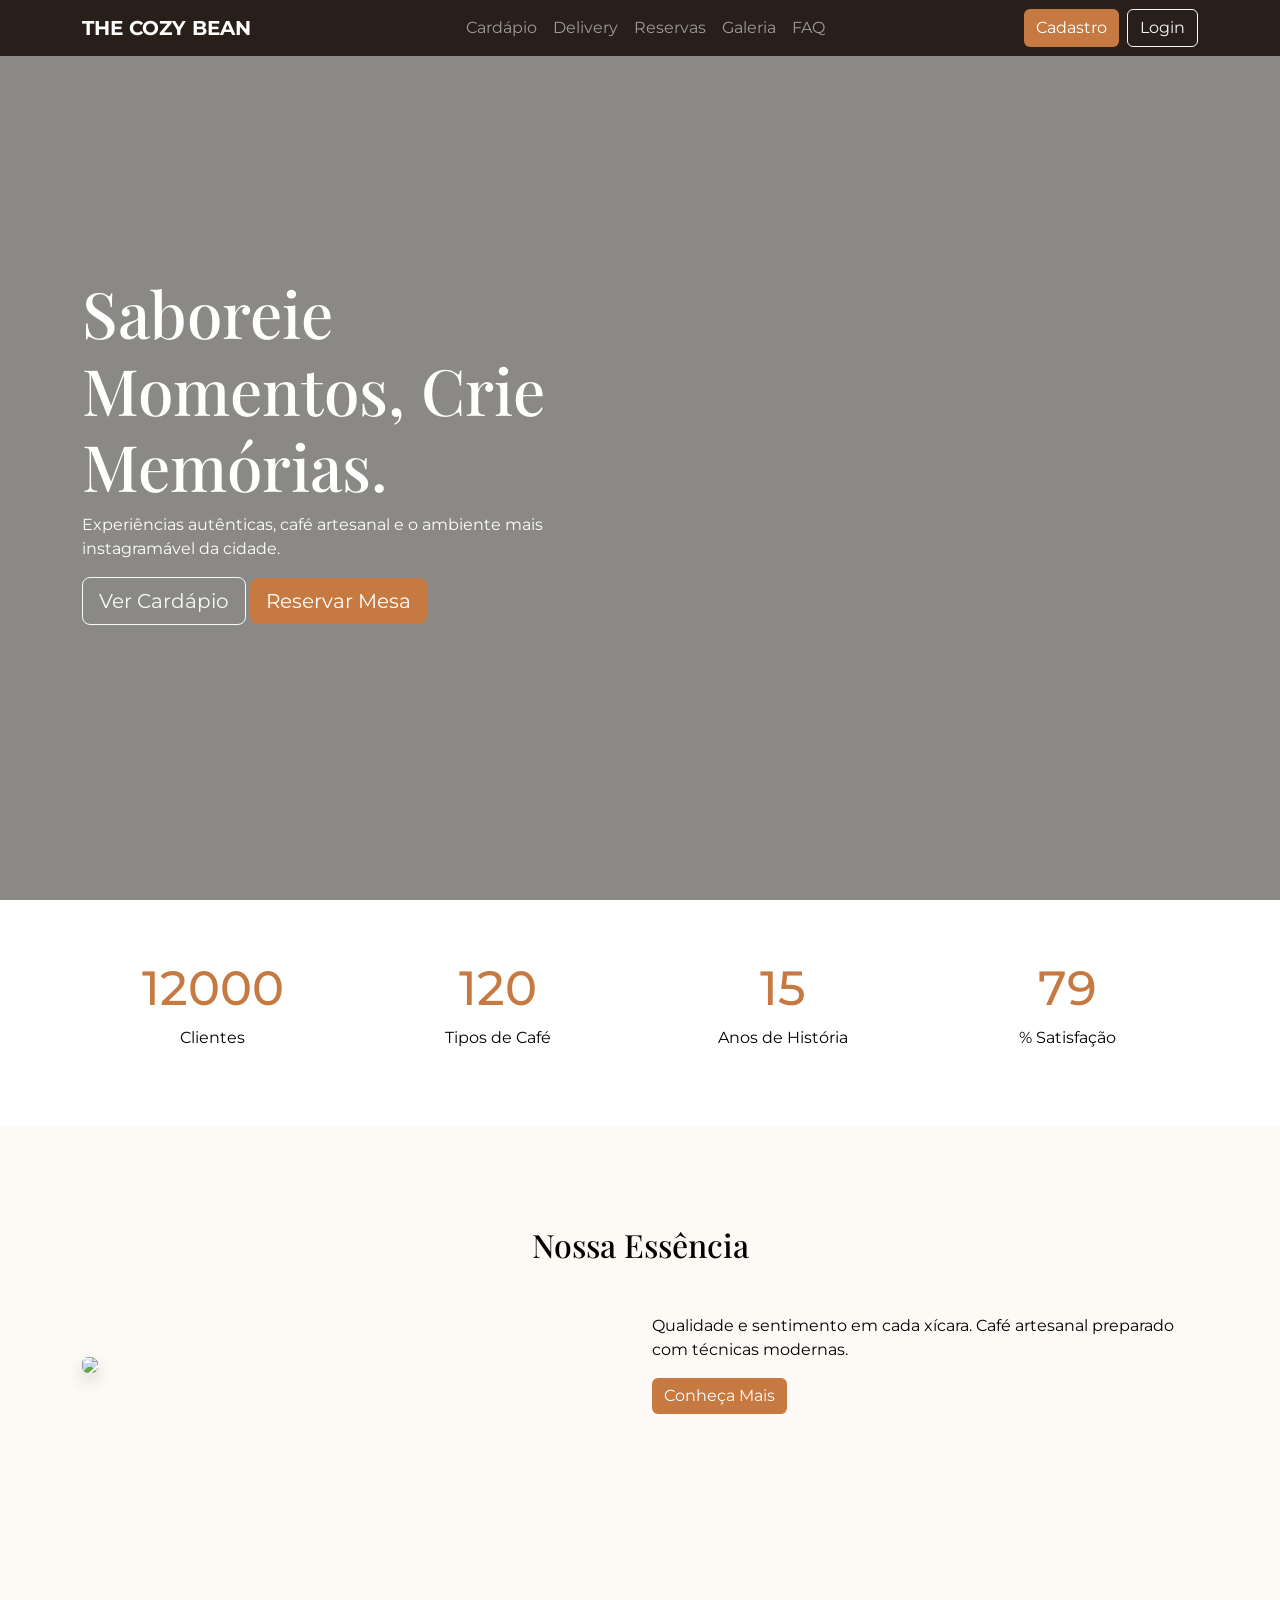
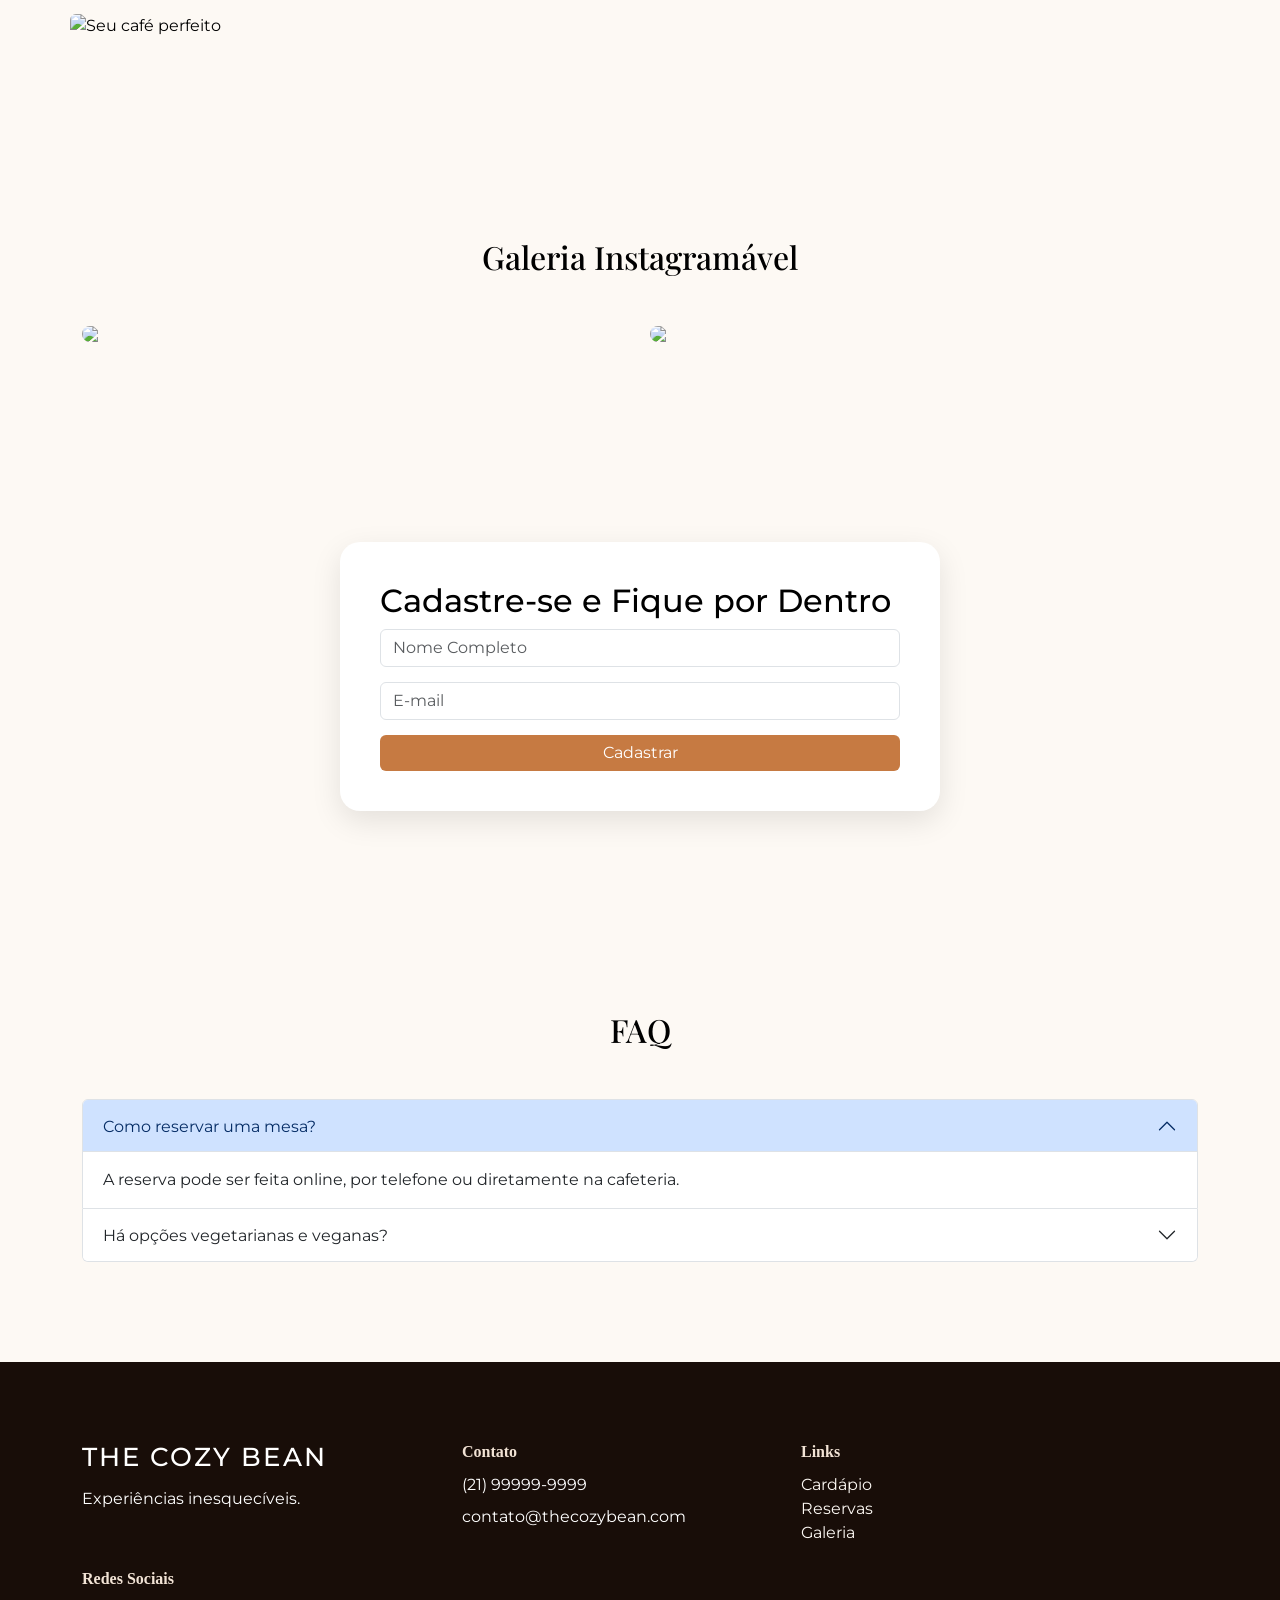
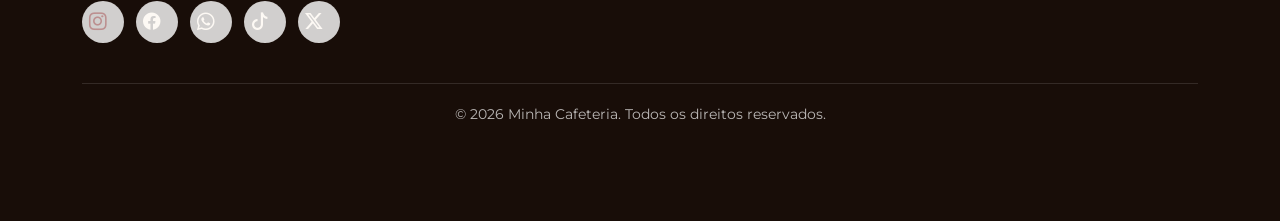
==== cozy-bean/index.html @ e3c1bf1d "aula_final_bootstrap" ====
<!DOCTYPE html>
<html lang="pt-BR">

<head>
    <meta charset="UTF-8">
    <meta name="viewport" content="width=device-width, initial-scale=1.0">

    <title>The Cozy Bean | Cafeteria Moderna</title>

    <!-- Bootstrap -->
    <link href="https://cdn.jsdelivr.net/npm/bootstrap@5.3.8/dist/css/bootstrap.min.css" rel="stylesheet">

    <!-- Bootstrap Icons -->
    <link href="https://cdn.jsdelivr.net/npm/bootstrap-icons@1.11.3/font/bootstrap-icons.css" rel="stylesheet">

    <!-- Google Fonts -->
    <link
        href="https://fonts.googleapis.com/css2?family=Playfair+Display:wght@700&family=Montserrat:wght@300;400;500;600;700&display=swap"
        rel="stylesheet">

    <link rel="stylesheet" href="css/style.css">
    
</head>

<body>

    <!-- ===================================
         NAVBAR
    ==================================== -->

    <nav class="navbar navbar-expand-lg navbar-dark fixed-top custom-navbar">

        <div class="container">

            <a class="navbar-brand logo" href="#">
                THE COZY BEAN
            </a>

            <button class="navbar-toggler" type="button" data-bs-toggle="collapse" data-bs-target="#menu">

                <span class="navbar-toggler-icon"></span>

            </button>

            <div class="collapse navbar-collapse" id="menu">

                <ul class="navbar-nav mx-auto">

                    <li class="nav-item">
                        <a href="vendas.html" class="nav-link">Cardápio</a>
                    </li>

                    <li class="nav-item">
                        <a href="#delivery" class="nav-link">Delivery</a>
                    </li>

                    <li class="nav-item">
                        <a href="#reservas" class="nav-link">Reservas</a>
                    </li>

                    <li class="nav-item">
                        <a href="#galeria" class="nav-link">Galeria</a>
                    </li>

                    <li class="nav-item">
                        <a href="#faq" class="nav-link">FAQ</a>
                    </li>

                </ul>

                <div class="d-flex gap-2">

                    <button class="btn btn-caramel">
                        Cadastro
                    </button>

                    <button class="btn btn-outline-light">
                        Login
                    </button>

                </div>

            </div>

        </div>

    </nav>

    <!-- ===================================
         HERO SECTION
    ==================================== -->

    <header class="hero-section">

        <div class="overlay"></div>

        <div class="container hero-content">

            <div class="row">

                <div class="col-lg-6">

                    <h1>
                        Saboreie Momentos,
                        Crie Memórias.
                    </h1>

                    <p>
                        Experiências autênticas, café artesanal e o ambiente mais instagramável da cidade.
                    </p>

                    <div class="hero-buttons">

                        <a href="#" class="btn btn-outline-light btn-lg">
                            Ver Cardápio
                        </a>

                        <a href="#" class="btn btn-caramel btn-lg">
                            Reservar Mesa
                        </a>

                    </div>

                </div>

            </div>

        </div>

    </header>

    <!-- ===================================
         CONTADORES
    ==================================== -->

    <section class="stats">

        <div class="container">

            <div class="row text-center">

                <div class="col-md-3">
                    <h2 class="counter" data-target="15000">0</h2>
                    <p>Clientes</p>
                </div>

                <div class="col-md-3">
                    <h2 class="counter" data-target="120">0</h2>
                    <p>Tipos de Café</p>
                </div>

                <div class="col-md-3">
                    <h2 class="counter" data-target="15">0</h2>
                    <p>Anos de História</p>
                </div>

                <div class="col-md-3">
                    <h2 class="counter" data-target="98">0</h2>
                    <p>% Satisfação</p>
                </div>

            </div>

        </div>

    </section>

    <!-- ===================================
         NOSSA ESSÊNCIA
    ==================================== -->

    <section class="essencia section-padding">

        <div class="container">

            <h2 class="section-title">
                Nossa Essência
            </h2>

            <div class="row align-items-center">

                <div class="col-lg-6">

                    <img src="img/galeria2.png" class="img-fluid rounded shadow">

                </div>

                <div class="col-lg-6">

                    <p>
                        Qualidade e sentimento em cada xícara.
                        Café artesanal preparado com técnicas modernas.
                    </p>

                    <button class="btn btn-caramel">
                        Conheça Mais
                    </button>

                </div>

            </div>

        </div>

    </section>
    
    <!--====================================
        CARROSSEL
    ========================================-->
    <section class="container section-padding">
        <div id="carouselCafe" class="carousel slide" data-bs-ride="carousel">
            <div class="carousel-inner">
                <div class="carousel-item active">
                    <img src="img/galeria15.png" class="d-block w-100 rounded mx-auto" alt="Seu café perfeito">
                </div>

                <div class="carousel-item">
                    <img src="img/galeria10.png" class="d-block w-100 rounded mx-auto" alt="Qualidade e sabor">
                </div>

                <div class="carousel-item">
                    <img src="img/galeria18.png" class="d-block w-100 rounded mx-auto" alt="Experiências únicas">
                </div>
            </div>
        </div>
    </section>

    <!-- ===================================
         GALERIA
    ==================================== -->

    <section id="galeria" class="gallery section-padding">

        <div class="container">

            <h2 class="section-title">
                Galeria Instagramável
            </h2>

            <div class="gallery-grid">
                <img src="img/galeria3.png">
                <img src="img/galeria2.png">
            </div>

        </div>

    </section>

    <!-- ===================================
         FORMULÁRIO
    ==================================== -->

    <section class="cadastro section-padding">

        <div class="container">

            <div class="form-box">

                <h2>
                    Cadastre-se e Fique por Dentro
                </h2>

                <form>

                    <input type="text" class="form-control" placeholder="Nome Completo">

                    <input type="email" class="form-control" placeholder="E-mail">

                    <button class="btn btn-caramel w-100">
                        Cadastrar
                    </button>

                </form>

            </div>

        </div>

    </section>

    <!-- ===================================
         FAQ
    ==================================== -->

    <section id="faq" class="section-padding">

        <div class="container">

            <h2 class="section-title">
                FAQ
            </h2>

            <div class="accordion" id="faqAccordion">

                <div class="accordion-item">

                    <h2 class="accordion-header">

                        <button class="accordion-button" type="button" data-bs-toggle="collapse" data-bs-target="#faq1"
                            aria-expanded="true">

                            Como reservar uma mesa?

                        </button>

                    </h2>

                    <div id="faq1" class="accordion-collapse collapse show" data-bs-parent="#faqAccordion">

                        <div class="accordion-body">

                            A reserva pode ser feita online, por telefone ou diretamente na cafeteria.

                        </div>

                    </div>

                </div>

                <div class="accordion-item">

                    <h2 class="accordion-header">

                        <button class="accordion-button collapsed" type="button" data-bs-toggle="collapse"
                            data-bs-target="#faq2" aria-expanded="false">

                            Há opções vegetarianas e veganas?

                        </button>

                    </h2>

                    <div id="faq2" class="accordion-collapse collapse" data-bs-parent="#faqAccordion">

                        <div class="accordion-body">

                            Sim! Temos opções especiais para quem prefere uma alimentação mais leve e sustentável.

                        </div>

                    </div>

                </div>

            </div>

        </div>

    </section>

    <!-- ===================================
         FOOTER
    ==================================== -->

    <footer class="footer">

        <div class="container">

            <div class="row g-4 align-items-start">

                <div class="col-lg-4 col-md-6 col-12">

                    <h3 class="footer-brand">THE COZY BEAN</h3>

                    <p class="footer-text">Experiências inesquecíveis.</p>

                </div>
                <!--contatos-->
                <div class="col-lg-3 col-md-6 col-12">

                    <h5 class="footer-title">Contato</h5>

                    <p class="footer-text mb-2">(21) 99999-9999</p>
                    <p class="footer-text">contato@thecozybean.com</p>

                </div>
                <!--links-->
                <div class="col-lg-3 col-md-6 col-12">

                    <h5 class="footer-title">Links</h5>
                    <ul class="footer-links">
                        <li><a href="#cardapio">Cardápio</a></li>

                        <li><a href="#reserva">Reservas</a></li>

                        <li><a href="#galeria">Galeria</a></li>
                    </ul>
                    
                </div>
                <!--rede sociais-->
                <div class="col-lg-3 col-md-6 col-12">

                    <h5 class="footer-title">Redes Sociais</h5>

                    <div class="social">

                       <a href="https://www.instagram.com/" id="instagram"><i class="bi bi-instagram"></i></a> 
                       <a href="https://www.facebook.com/"><i class="bi bi-facebook"></i></a>
                       <a href="https://wa.me/552199567454"><i class="bi bi-whatsapp"></i></a>
                       <a href="https://www.tiktok.com/pt-BR/"><i class="bi bi-tiktok"></i></a>
                       <a href="https://x.com/?lang=pt"><i class="bi bi-twitter-x"></i></a>

                    </div>
                    

                </div>

            </div>
            
            <div class="footer-bottom">
                <p>&copy; 2026 Minha Cafeteria. Todos os direitos reservados.</p>
            </div>    
        </div>

    </footer>

    <script src="https://cdn.jsdelivr.net/npm/bootstrap@5.3.8/dist/js/bootstrap.bundle.min.js"></script>

    <script src="js/script.js"></script>

</body>

</html>
---- cozy-bean/css/style.css ----
.playfair-display {
  font-family: "Playfair Display", serif;
  font-optical-sizing: auto;
  font-weight:900;
  font-style: normal;
}

:root {
    --color-primary-caramel : #C67A42;
    --dark-text: #2D1A12;
    --cream: #FDF9F4;
    --beige: #F2E3D5;
    --footer: #180D08;
}

body {
    font-family: 'Montserrat', sans-serif;
    background: var(--cream);
    color: var(--dark);
}

.section-padding {
    padding: 100px 0;
}

.logo {
    font-weight: 700;
}

.custom-navbar {
    background: rgba(24, 13, 8, .85);
    backdrop-filter: blur(10px);
}

.hero-section {
    height: 100vh;
    background: url('../img/hero.png') center center/cover;
    position: relative;
    display: flex;
    align-items: center;
}

.overlay {
    position: absolute;
    inset: 0;
    background: rgba(0, 0, 0, .45);
}

.hero-content {
    position: relative;
    z-index: 2;
}

.hero-content h1 {
    font-family: 'Playfair Display', serif;
    color: #fff;
    font-size: 4rem;
}

.hero-content p {
    color: #fff;
}

.btn-caramel {
    background: var(--color-primary-caramel );
    color: #fff;
    border: none;
}

.btn-caramel:hover {
    background: #a65f2f;
    transform: translateY(-3px);
}

.stats {
    background: #fff;
    padding: 60px 0;
}

.counter {
    color: var(--color-primary-caramel );
    font-size: 3rem;
}

.section-title {
    text-align: center;
    font-family: 'Playfair Display', serif;
    margin-bottom: 50px;
}

.gallery-grid {
    display: grid;
    grid-template-columns: repeat(auto-fit, minmax(250px, 1fr));
    gap: 20px;
}

.gallery-grid img {
    width: 100%;
    border-radius: 15px;
    transition: .4s;
}

.gallery-grid img:hover {
    transform: scale(1.05);
}

.form-box {
    background: #fff;
    padding: 40px;
    border-radius: 20px;
    max-width: 600px;
    margin: auto;
    box-shadow: 0 10px 30px rgba(0, 0, 0, .1);
}

.form-box input {
    margin-bottom: 15px;
}

.footer {
    background: var(--footer);
    color: #fff;
    padding: 80px 0;
}
.footer .container .row>div{
    min-width: 0;
    display: flex; 
    flex-direction: column;   
}
.footer .row{
    display: flex;
    flex-wrap: wrap;
}

.footer .container .row>div:nth-child(2){
    margin-right: 54px;
}

.footer-title{
    font-family: Playfair Display Bold;
    color:#fcd200;
}
.social a {
    color:#FDF9F4;
}

.social i {
    font-size: 1.5rem;
    margin-right: 10px;
    cursor: pointer;
}

#instagram{
    color:rosybrown;
}

.fade-in {
    opacity: 0;
    transform: translateY(30px);
    transition: 1s;
}

.fade-in.show {
    opacity: 1;
    transform: translateY(0);
}

/*midias*/
@media (max-width:767px){
    .footer{
       padding: 70px 0 30px; 
    }
    .footer .row{
        justify-content: center;
        text-align: center;
    }

    .footer .row>div{
        align-items: center;
        margin-right: 24px;
    }

    .footer .row>div:nth-child(2){
        margin-right: 0;
    }

    .footer-links{
        padding: 0;
    }
    .social{
        justify-content: center;
    }
}
@media (min-width: 768px)
{
    .footer .row>div:nth-child(3)
    .footer .row>div:nth-child(4){
        flex:1 1 0;
    }
    .footer-brand{
        font-family: 'Plaufair Display'serif;
        font-size:1.6rem;
        letter-spacing: 0.08em;
        margin-bottom: 14px;
    } 
    .footer-title{
        font-size: 1rem;
        font-weight: 700;
        margin-bottom: 12px;
        color:var(--beige)
    }

    .foot-text{
        color:rgba(255,255,255,0.8);
        line:height 1.7em;
        margin-bottom:0;
    }
    .footer-links{
        list-style:none;
        padding:0;
        margin:0;
    }

    .footer-links a{
        color:var(--cream);
        text-decoration: none;
        transition: color 0.3s ease;
    }
    .footer-links a:hover{
        color:#fff;
    }
    .social{
        display: flex;
        gap:12px;
        flex-wrap: nowrap;
        align-items: center;
    }
    .social a{
        display: inline-flex;
        align-items: center;
        justify-content: center;
        width: 42px;
        height: 42px;
        border-radius: 50%;
        background: rgba(255,255,255,0.8);
        color:var(--cream);
        transition: transform 0.3s ease, background 0.3s ease;
    }
    .social a:hover{
        transform: translateY(-3px);
        background:var(--cream);
    }
    .social i{
        font-size:1.1rem;
    }
    .footer-bottom{
        margin-top:40px;
        padding-top: 20px;
        border-top: 1px solid rgba(255, 255,255, 0.12);
        text-align:center;
        color: rgba(255,255,255,0.7);
        font-size:0.9rem;
    }
    
}

/* ==========================
   Vendas (Produtos) Styles
   ========================== */

.product-hero {
    background: linear-gradient(180deg, rgba(24,13,8,0.85), rgba(24,13,8,0.6)), url('../img/hero.png') center/cover no-repeat;
    color: #fff;
    padding: 80px 0;
}
.product-hero h1{ font-family: 'Playfair Display', serif; font-size: 2.5rem; }

.product-grid {
    display: grid;
    grid-template-columns: repeat(auto-fit, minmax(240px, 1fr));
    gap: 1.25rem;
}

.product-card{
    background: #fff;
    border-radius: 12px;
    padding: 1rem;
    box-shadow: 0 8px 20px rgba(0,0,0,0.06);
    display:flex;
    flex-direction:column;
}
.product-card img{ width:100%; height:200px; object-fit:cover; border-radius:8px; margin-bottom:12px; }
.product-card .card-body{ flex:1 1 auto; }
.product-card .price{ color: var(--color-primary-caramel ); font-weight:700; font-size:1.1rem; }
.product-card .add-btn{ background: var(--color-primary-caramel ); color:#fff; border:none; }
.product-card .add-btn:hover{ background:#a65f2f; }

.cart-fab{
    position: fixed;
    right: 18px;
    bottom: 18px;
    z-index: 1050;
}

/* Social brand colors in footer */
.social a.instagram{ background: #E1306C; color:#fff; }
.social a.facebook{ background: #1877F2; color:#fff; }
.social a.whatsapp{ background: #25D366; color:#fff; }
.social a.tiktok{ background: #000000; color:#fff; }
.social a.x{ background: #1DA1F2; color:#fff; }

/* small screens adjustments */
@media (max-width: 576px){
    .product-hero h1{ font-size:1.6rem; }
    .product-card img{ height:160px; }
}
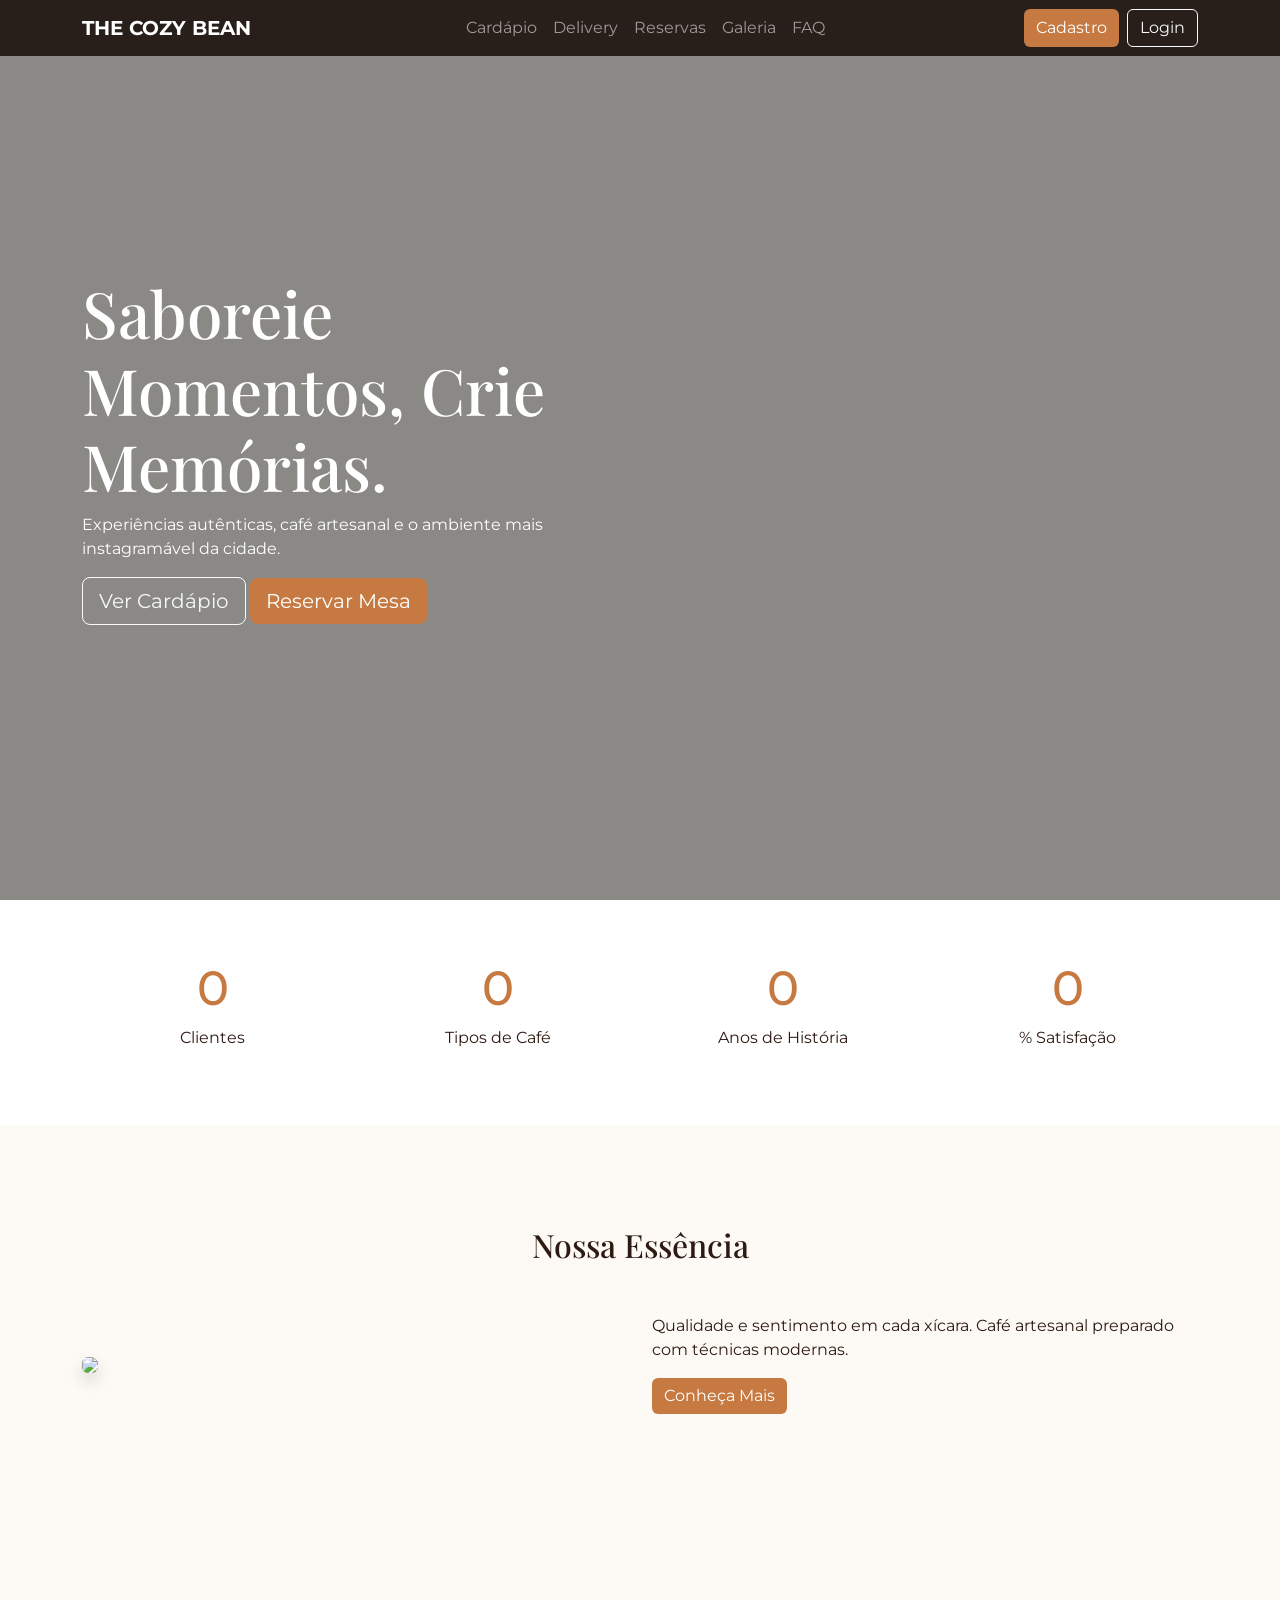
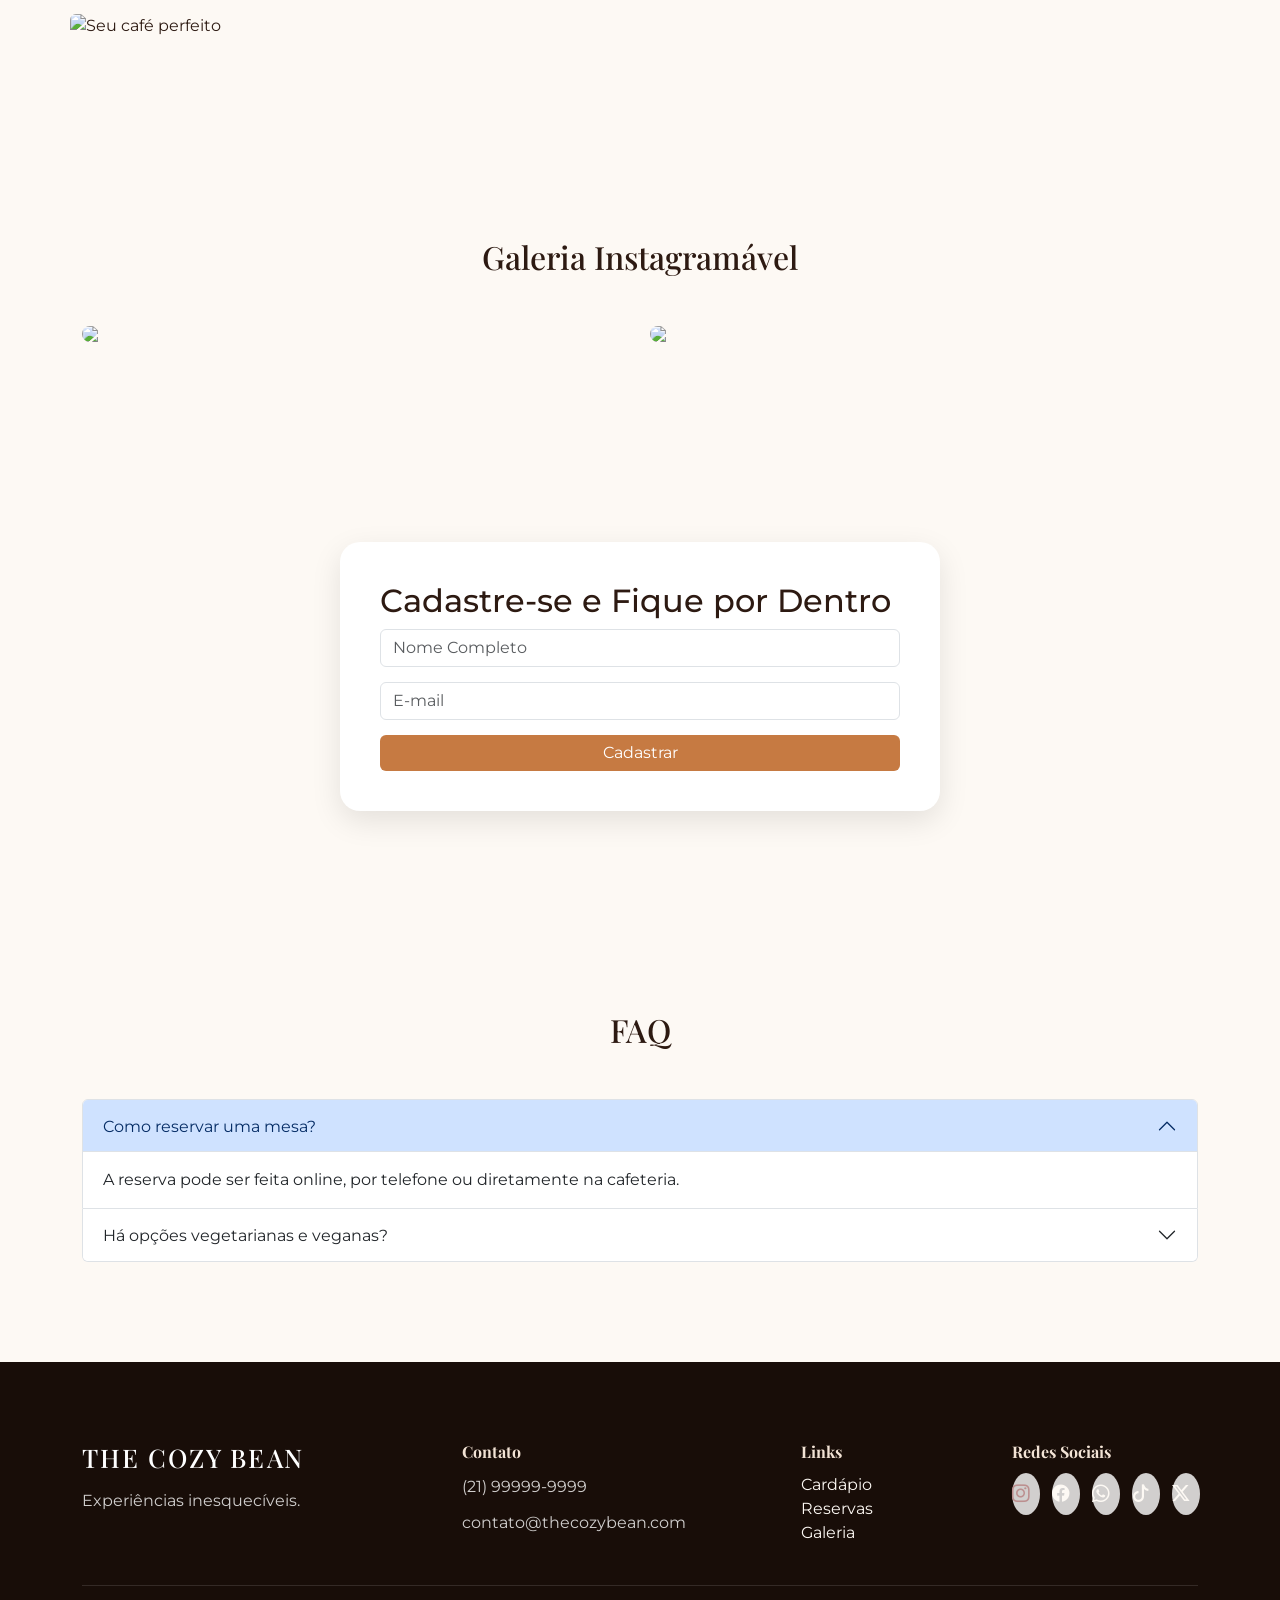
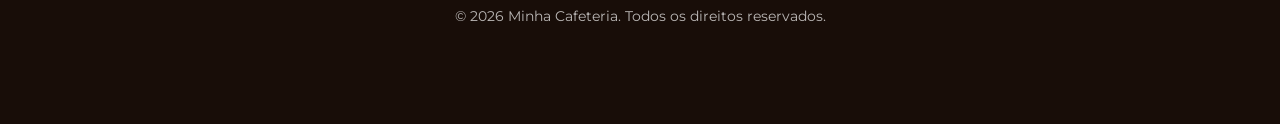
==== commit 966a71fc: "organizando_arquivos" ====
--- a/cozy-bean/index.html
+++ b/cozy-bean/index.html
@@ -416,7 +416,7 @@
 
     <script src="https://cdn.jsdelivr.net/npm/bootstrap@5.3.8/dist/js/bootstrap.bundle.min.js"></script>
 
-    <script src="js/script.js"></script>
+    <script src="js/script.ts"></script>
 
 </body>
 
--- a/cozy-bean/css/style.css
+++ b/cozy-bean/css/style.css
@@ -2,316 +2,417 @@
 .playfair-display {
   font-family: "Playfair Display", serif;
   font-optical-sizing: auto;
-  font-weight:900;
+  font-weight: 900;
   font-style: normal;
 }
 
 :root {
-    --color-primary-caramel : #C67A42;
-    --dark-text: #2D1A12;
-    --cream: #FDF9F4;
-    --beige: #F2E3D5;
-    --footer: #180D08;
+  --color-primary-caramel: #C67A42;
+  --dark-text: #2D1A12;
+  --cream: #FDF9F4;
+  --beige: #F2E3D5;
+  --footer: #180D08;
 }
 
 body {
-    font-family: 'Montserrat', sans-serif;
+  font-family: 'Montserrat', sans-serif;
+  background: var(--cream);
+  color: var(--dark-text);
+}
+
+.section-padding {
+  padding: 100px 0;
+}
+
+.logo {
+  font-weight: 700;
+}
+
+.btn-caramel {
+  background: var(--color-primary-caramel);
+  color: #fff;
+  border: none;
+}
+
+.btn-caramel:hover {
+  background: #a65f2f;
+  transform: translateY(-3px);
+}
+
+.fade-in {
+  opacity: 0;
+  transform: translateY(30px);
+  transition: 1s;
+}
+
+.fade-in.show {
+  opacity: 1;
+  transform: translateY(0);
+}
+
+/* ==========================
+   NAVBAR
+   ========================== */
+
+.custom-navbar {
+  background: rgba(24, 13, 8, .85);
+  backdrop-filter: blur(10px);
+}
+
+/* ==========================
+   HERO SECTION
+   ========================== */
+
+.hero-section {
+  height: 100vh;
+  background: url('../img/hero.png') center center/cover;
+  position: relative;
+  display: flex;
+  align-items: center;
+}
+
+.overlay {
+  position: absolute;
+  inset: 0;
+  background: rgba(0, 0, 0, .45);
+}
+
+.hero-content {
+  position: relative;
+  z-index: 2;
+}
+
+.hero-content h1 {
+  font-family: 'Playfair Display', serif;
+  color: #fff;
+  font-size: 4rem;
+}
+
+.hero-content p {
+  color: #fff;
+}
+
+/* ==========================
+   CONTADORES / STATS
+   ========================== */
+
+.stats {
+  background: #fff;
+  padding: 60px 0;
+}
+
+.counter {
+  color: var(--color-primary-caramel);
+  font-size: 3rem;
+}
+
+/* ==========================
+   NOSSA ESSÊNCIA
+   ========================== */
+
+.section-title {
+  text-align: center;
+  font-family: 'Playfair Display', serif;
+  margin-bottom: 50px;
+}
+
+/* ==========================
+   CARROSSEL
+   ========================== */
+
+/* ==========================
+   GALERIA
+   ========================== */
+
+.gallery-grid {
+  display: grid;
+  grid-template-columns: repeat(auto-fit, minmax(250px, 1fr));
+  gap: 20px;
+}
+
+.gallery-grid img {
+  width: 100%;
+  border-radius: 15px;
+  transition: .4s;
+}
+
+.gallery-grid img:hover {
+  transform: scale(1.05);
+}
+
+/* ==========================
+   FORMULÁRIO / CADASTRO
+   ========================== */
+
+.form-box {
+  background: #fff;
+  padding: 40px;
+  border-radius: 20px;
+  max-width: 600px;
+  margin: auto;
+  box-shadow: 0 10px 30px rgba(0, 0, 0, .1);
+}
+
+.form-box input {
+  margin-bottom: 15px;
+}
+
+/* ==========================
+   FAQ
+   ========================== */
+
+/* ==========================
+   FOOTER
+   ========================== */
+
+.footer {
+  background: var(--footer);
+  color: #fff;
+  padding: 80px 0;
+}
+
+.footer .container .row > div {
+  min-width: 0;
+  display: flex;
+  flex-direction: column;
+}
+
+.footer .row {
+  display: flex;
+  flex-wrap: wrap;
+}
+
+.footer .container .row > div:nth-child(2) {
+  margin-right: 54px;
+}
+
+.footer-title {
+  font-family: 'Playfair Display', serif;
+  color: #fcd200;
+}
+
+.social a {
+  color: #FDF9F4;
+}
+
+.social i {
+  font-size: 1.5rem;
+  margin-right: 10px;
+  cursor: pointer;
+}
+
+#instagram {
+  color: rosybrown;
+}
+
+/* ==========================
+   RESPONSIVO
+   ========================== */
+
+@media (max-width: 767px) {
+  .footer {
+    padding: 70px 0 30px;
+  }
+
+  .footer .row {
+    justify-content: center;
+    text-align: center;
+  }
+
+  .footer .row > div {
+    align-items: center;
+    margin-right: 24px;
+  }
+
+  .footer .row > div:nth-child(2) {
+    margin-right: 0;
+  }
+
+  .footer-links {
+    padding: 0;
+  }
+
+  .social {
+    justify-content: center;
+  }
+}
+
+@media (min-width: 768px) {
+  .footer .row > div:nth-child(3),
+  .footer .row > div:nth-child(4) {
+    flex: 1 1 0;
+  }
+
+  .footer-brand {
+    font-family: 'Playfair Display', serif;
+    font-size: 1.6rem;
+    letter-spacing: 0.08em;
+    margin-bottom: 14px;
+  }
+
+  .footer-title {
+    font-size: 1rem;
+    font-weight: 700;
+    margin-bottom: 12px;
+    color: var(--beige);
+  }
+
+  .footer-text {
+    color: rgba(255, 255, 255, 0.8);
+    line-height: 1.7em;
+    margin-bottom: 0;
+  }
+
+  .footer-links {
+    list-style: none;
+    padding: 0;
+    margin: 0;
+  }
+
+  .footer-links a {
+    color: var(--cream);
+    text-decoration: none;
+    transition: color 0.3s ease;
+  }
+
+  .footer-links a:hover {
+    color: #fff;
+  }
+
+  .social {
+    display: flex;
+    gap: 12px;
+    flex-wrap: nowrap;
+    align-items: center;
+  }
+
+  .social a {
+    display: inline-flex;
+    align-items: center;
+    justify-content: center;
+    width: 42px;
+    height: 42px;
+    border-radius: 50%;
+    background: rgba(255, 255, 255, 0.8);
+    color: var(--cream);
+    transition: transform 0.3s ease, background 0.3s ease;
+  }
+
+  .social a:hover {
+    transform: translateY(-3px);
     background: var(--cream);
-    color: var(--dark);
-}
-
-.section-padding {
-    padding: 100px 0;
-}
-
-.logo {
-    font-weight: 700;
-}
-
-.custom-navbar {
-    background: rgba(24, 13, 8, .85);
-    backdrop-filter: blur(10px);
-}
-
-.hero-section {
-    height: 100vh;
-    background: url('../img/hero.png') center center/cover;
-    position: relative;
-    display: flex;
-    align-items: center;
-}
-
-.overlay {
-    position: absolute;
-    inset: 0;
-    background: rgba(0, 0, 0, .45);
-}
-
-.hero-content {
-    position: relative;
-    z-index: 2;
-}
-
-.hero-content h1 {
-    font-family: 'Playfair Display', serif;
-    color: #fff;
-    font-size: 4rem;
-}
-
-.hero-content p {
-    color: #fff;
-}
-
-.btn-caramel {
-    background: var(--color-primary-caramel );
-    color: #fff;
-    border: none;
-}
-
-.btn-caramel:hover {
-    background: #a65f2f;
-    transform: translateY(-3px);
-}
-
-.stats {
-    background: #fff;
-    padding: 60px 0;
-}
-
-.counter {
-    color: var(--color-primary-caramel );
-    font-size: 3rem;
-}
-
-.section-title {
+  }
+
+  .social i {
+    font-size: 1.1rem;
+  }
+
+  .footer-bottom {
+    margin-top: 40px;
+    padding-top: 20px;
+    border-top: 1px solid rgba(255, 255, 255, 0.12);
     text-align: center;
-    font-family: 'Playfair Display', serif;
-    margin-bottom: 50px;
-}
-
-.gallery-grid {
-    display: grid;
-    grid-template-columns: repeat(auto-fit, minmax(250px, 1fr));
-    gap: 20px;
-}
-
-.gallery-grid img {
-    width: 100%;
-    border-radius: 15px;
-    transition: .4s;
-}
-
-.gallery-grid img:hover {
-    transform: scale(1.05);
-}
-
-.form-box {
-    background: #fff;
-    padding: 40px;
-    border-radius: 20px;
-    max-width: 600px;
-    margin: auto;
-    box-shadow: 0 10px 30px rgba(0, 0, 0, .1);
-}
-
-.form-box input {
-    margin-bottom: 15px;
-}
-
-.footer {
-    background: var(--footer);
-    color: #fff;
-    padding: 80px 0;
-}
-.footer .container .row>div{
-    min-width: 0;
-    display: flex; 
-    flex-direction: column;   
-}
-.footer .row{
-    display: flex;
-    flex-wrap: wrap;
-}
-
-.footer .container .row>div:nth-child(2){
-    margin-right: 54px;
-}
-
-.footer-title{
-    font-family: Playfair Display Bold;
-    color:#fcd200;
-}
-.social a {
-    color:#FDF9F4;
-}
-
-.social i {
-    font-size: 1.5rem;
-    margin-right: 10px;
-    cursor: pointer;
-}
-
-#instagram{
-    color:rosybrown;
-}
-
-.fade-in {
-    opacity: 0;
-    transform: translateY(30px);
-    transition: 1s;
-}
-
-.fade-in.show {
-    opacity: 1;
-    transform: translateY(0);
-}
-
-/*midias*/
-@media (max-width:767px){
-    .footer{
-       padding: 70px 0 30px; 
-    }
-    .footer .row{
-        justify-content: center;
-        text-align: center;
-    }
-
-    .footer .row>div{
-        align-items: center;
-        margin-right: 24px;
-    }
-
-    .footer .row>div:nth-child(2){
-        margin-right: 0;
-    }
-
-    .footer-links{
-        padding: 0;
-    }
-    .social{
-        justify-content: center;
-    }
-}
-@media (min-width: 768px)
-{
-    .footer .row>div:nth-child(3)
-    .footer .row>div:nth-child(4){
-        flex:1 1 0;
-    }
-    .footer-brand{
-        font-family: 'Plaufair Display'serif;
-        font-size:1.6rem;
-        letter-spacing: 0.08em;
-        margin-bottom: 14px;
-    } 
-    .footer-title{
-        font-size: 1rem;
-        font-weight: 700;
-        margin-bottom: 12px;
-        color:var(--beige)
-    }
-
-    .foot-text{
-        color:rgba(255,255,255,0.8);
-        line:height 1.7em;
-        margin-bottom:0;
-    }
-    .footer-links{
-        list-style:none;
-        padding:0;
-        margin:0;
-    }
-
-    .footer-links a{
-        color:var(--cream);
-        text-decoration: none;
-        transition: color 0.3s ease;
-    }
-    .footer-links a:hover{
-        color:#fff;
-    }
-    .social{
-        display: flex;
-        gap:12px;
-        flex-wrap: nowrap;
-        align-items: center;
-    }
-    .social a{
-        display: inline-flex;
-        align-items: center;
-        justify-content: center;
-        width: 42px;
-        height: 42px;
-        border-radius: 50%;
-        background: rgba(255,255,255,0.8);
-        color:var(--cream);
-        transition: transform 0.3s ease, background 0.3s ease;
-    }
-    .social a:hover{
-        transform: translateY(-3px);
-        background:var(--cream);
-    }
-    .social i{
-        font-size:1.1rem;
-    }
-    .footer-bottom{
-        margin-top:40px;
-        padding-top: 20px;
-        border-top: 1px solid rgba(255, 255,255, 0.12);
-        text-align:center;
-        color: rgba(255,255,255,0.7);
-        font-size:0.9rem;
-    }
-    
-}
-
-/* ==========================
-   Vendas (Produtos) Styles
+    color: rgba(255, 255, 255, 0.7);
+    font-size: 0.9rem;
+  }
+}
+
+/* ==========================
+   VENDAS (PRODUTOS)
    ========================== */
 
 .product-hero {
-    background: linear-gradient(180deg, rgba(24,13,8,0.85), rgba(24,13,8,0.6)), url('../img/hero.png') center/cover no-repeat;
-    color: #fff;
-    padding: 80px 0;
-}
-.product-hero h1{ font-family: 'Playfair Display', serif; font-size: 2.5rem; }
+  background: linear-gradient(180deg, rgba(24, 13, 8, 0.85), rgba(24, 13, 8, 0.6)), url('../img/hero.png') center/cover no-repeat;
+  color: #fff;
+  padding: 80px 0;
+}
+
+.product-hero h1 {
+  font-family: 'Playfair Display', serif;
+  font-size: 2.5rem;
+}
 
 .product-grid {
-    display: grid;
-    grid-template-columns: repeat(auto-fit, minmax(240px, 1fr));
-    gap: 1.25rem;
-}
-
-.product-card{
-    background: #fff;
-    border-radius: 12px;
-    padding: 1rem;
-    box-shadow: 0 8px 20px rgba(0,0,0,0.06);
-    display:flex;
-    flex-direction:column;
-}
-.product-card img{ width:100%; height:200px; object-fit:cover; border-radius:8px; margin-bottom:12px; }
-.product-card .card-body{ flex:1 1 auto; }
-.product-card .price{ color: var(--color-primary-caramel ); font-weight:700; font-size:1.1rem; }
-.product-card .add-btn{ background: var(--color-primary-caramel ); color:#fff; border:none; }
-.product-card .add-btn:hover{ background:#a65f2f; }
-
-.cart-fab{
-    position: fixed;
-    right: 18px;
-    bottom: 18px;
-    z-index: 1050;
-}
-
-/* Social brand colors in footer */
-.social a.instagram{ background: #E1306C; color:#fff; }
-.social a.facebook{ background: #1877F2; color:#fff; }
-.social a.whatsapp{ background: #25D366; color:#fff; }
-.social a.tiktok{ background: #000000; color:#fff; }
-.social a.x{ background: #1DA1F2; color:#fff; }
-
-/* small screens adjustments */
-@media (max-width: 576px){
-    .product-hero h1{ font-size:1.6rem; }
-    .product-card img{ height:160px; }
-}
+  display: grid;
+  grid-template-columns: repeat(auto-fit, minmax(240px, 1fr));
+  gap: 1.25rem;
+}
+
+.product-card {
+  background: #fff;
+  border-radius: 12px;
+  padding: 1rem;
+  box-shadow: 0 8px 20px rgba(0, 0, 0, 0.06);
+  display: flex;
+  flex-direction: column;
+}
+
+.product-card img {
+  width: 100%;
+  height: 200px;
+  object-fit: cover;
+  border-radius: 8px;
+  margin-bottom: 12px;
+}
+
+.product-card .card-body {
+  flex: 1 1 auto;
+}
+
+.product-card .price {
+  color: var(--color-primary-caramel);
+  font-weight: 700;
+  font-size: 1.1rem;
+}
+
+.product-card .add-btn {
+  background: var(--color-primary-caramel);
+  color: #fff;
+  border: none;
+}
+
+.product-card .add-btn:hover {
+  background: #a65f2f;
+}
+
+.cart-fab {
+  position: fixed;
+  right: 18px;
+  bottom: 18px;
+  z-index: 1050;
+}
+
+.social a.instagram {
+  background: #E1306C;
+  color: #fff;
+}
+
+.social a.facebook {
+  background: #1877F2;
+  color: #fff;
+}
+
+.social a.whatsapp {
+  background: #25D366;
+  color: #fff;
+}
+
+.social a.tiktok {
+  background: #000000;
+  color: #fff;
+}
+
+.social a.x {
+  background: #1DA1F2;
+  color: #fff;
+}
+
+@media (max-width: 576px) {
+  .product-hero h1 {
+    font-size: 1.6rem;
+  }
+
+  .product-card img {
+    height: 160px;
+  }
+}
